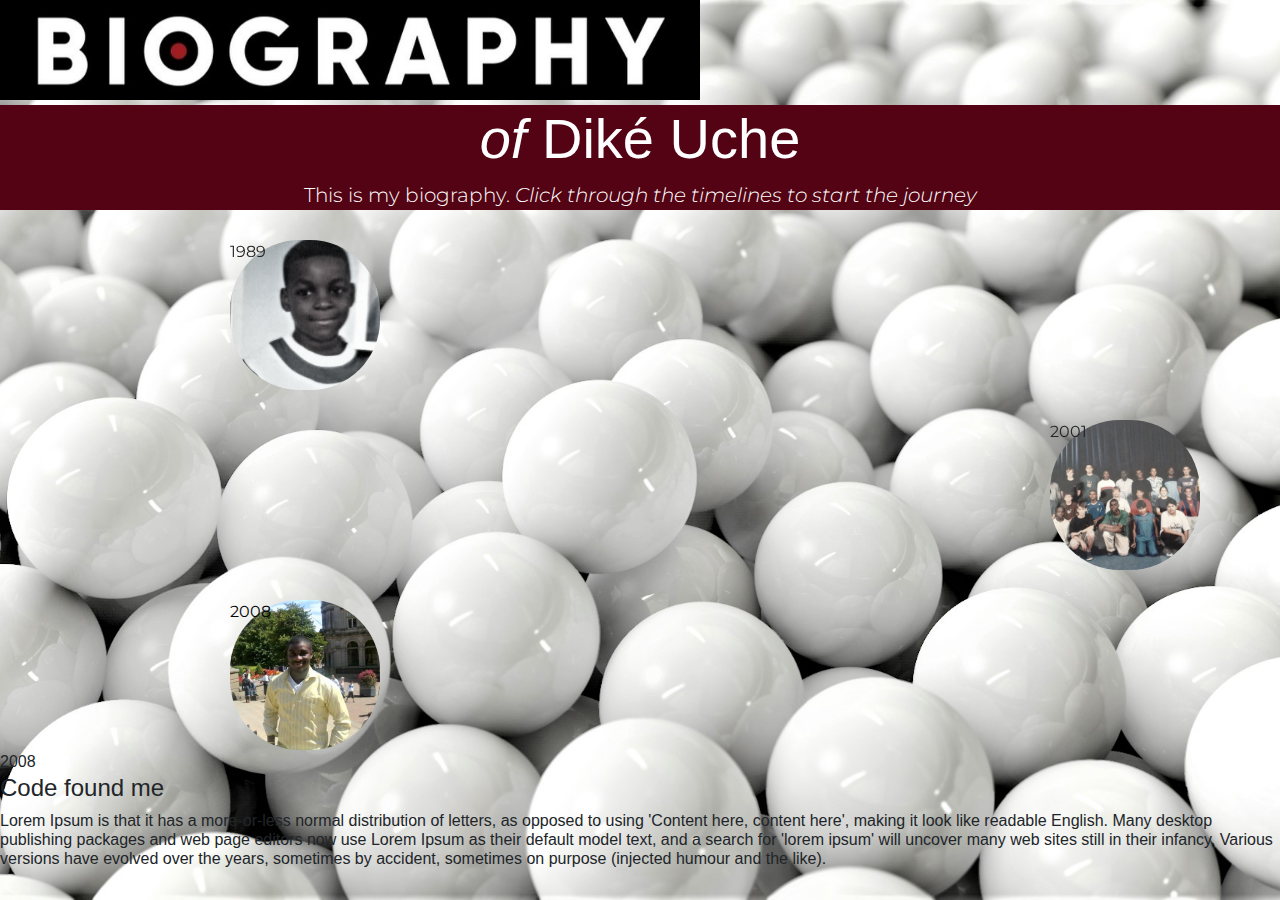
==== bio.html @ f1b9fc4f "Initial commit" ====
<!DOCTYPE html>
<html lang="en" dir="ltr">

<head>

    <link href="https://fonts.googleapis.com/css?family=Comfortaa|Courgette|Fjalla+One|Indie+Flower|Kaushan+Script|Modern+Antiqua|Montserrat|Sacramento|Tangerine" rel="stylesheet">
    <link href="asset/css/bio.css" rel="stylesheet" type="text/css">
    <link rel="shortcut icon" href="asset/img/d.png" />
    <script type="text/javascript" src="assets/js/jquery-3.3.1.min.js"></script>
    <script type="text/javascript" src="https://ajax.googleapis.com/ajax/libs/jquery/1.12.4/jquery.min.js"></script>
    <link rel="stylesheet" href="https://maxcdn.bootstrapcdn.com/bootstrap/4.0.0/css/bootstrap.min.css" integrity="sha384-Gn5384xqQ1aoWXA+058RXPxPg6fy4IWvTNh0E263XmFcJlSAwiGgFAW/dAiS6JXm" crossorigin="anonymous">
    <title>Bio</title>
</head>

<body>
    <div class="bio"></div>

    <div class="header">
        <h1 class="display-4"><i>of  </i> Diké Uche</h1>
        <p class="lead">This is my biography. <i>Click through the timelines to start the journey</i></p>

    </div>

    <!-- Birth -->
    <div class="oldpic">1989</div>
    <div class="arrow"></div>
    <div class="intro">
        <h4>This is how it all begun. . .</h4>
        <h6>1989 was the year, June was the month and the 16th was the day. The new Batman movie was out with Jack Nicholson as the Joker and "I'll be loving you forever" by New Kids on the Block was topping the billboard charts. Not too sure whether the
            Knight brothers knew anything about the 'new kid on the block' but Mr and Mrs Uche sure did! Growing up was filled with happy memories
        </h6>
    </div>

    <!-- Highschool -->
    <div class="highschool">2001</div>
    </div>
    <div class="arrow1"></div>
    <div class="high">
        <b></b>
        <h4>High School days</h4>
        </b>
        <h6>It is a long established fact that a reader will be distracted by the readable content of a page when looking at its layout. The point of using Lorem Ipsum is that it has a more-or-less normal distribution of letters, as opposed to using 'Content
            here, content here', making it look like readable English. Many desktop publishing packages and web page editors now use Lorem Ipsum as their default model text, and a search for 'lorem ipsum' will uncover many web sites still in their infancy.
            Various versions have evolved over the years, sometimes by accident, sometimes on purpose (injected humour and the like).
        </h6>
    </div>

    <!-- University -->
    <div class="university">2008</div>
    <div class="arrow2"></div>
    <div class="uni">
        <h4>On to Uni</h4>
        <h6>Lorem Ipsum is that it has a more-or-less normal distribution of letters, as opposed to using 'Content here, content here', making it look like readable English. Many desktop publishing packages and web page editors now use Lorem Ipsum as their
            default model text, and a search for 'lorem ipsum' will uncover many web sites still in their infancy. Various versions have evolved over the years, sometimes by accident, sometimes on purpose (injected humour and the like).
        </h6>
    </div>

    <!-- Coding found me -->
    <div class="postuni">2008</div>
    <div class="arrow3"></div>
    <div class="post">
        <h4>Code found me</h4>
        <h6>Lorem Ipsum is that it has a more-or-less normal distribution of letters, as opposed to using 'Content here, content here', making it look like readable English. Many desktop publishing packages and web page editors now use Lorem Ipsum as their
            default model text, and a search for 'lorem ipsum' will uncover many web sites still in their infancy. Various versions have evolved over the years, sometimes by accident, sometimes on purpose (injected humour and the like).
        </h6>
    </div>



    <script>
        $(document).ready(function() {
            // $(".oldpic").click(function() {
            //     $(".arrow").toggle(500);
            //     $(".intro").slideToggle(1000);
            // });
            // $(".highschool").click(function() {
            //     $(".arrow1").toggle(500);
            //     $(".high").slideToggle(1000);
            // });
            // $(".university").click(function() {
            //     $(".arrow2").toggle(500);
            //     $(".uni").slideToggle(1000);
            // });


            function scrollToAnchor(anchor) {
                var aTag = $(anchor);

                $('html,body').animate({
                    scrollTop: aTag.offset().top
                }, 'slow');
            }
            $('.oldpic').click(function(e) {
                $('.arrow').toggle(500);
                $(".intro").slideToggle(1000);

                $(this).toggleClass('active');
                if ($(this).hasClass('active')) {


                    scrollToAnchor('.highschool');
                    return false;

                } else {


                    $('body').animate({
                        scrollTop: 0
                    }, 'slow');
                    return false;
                }
            });

            $('.highschool').click(function(e) {
                $('.arrow1').toggle(500);
                $(".high").slideToggle(1000);

                $(this).toggleClass('active');
                if ($(this).hasClass('active')) {


                    scrollToAnchor('.university');
                    return false;

                } else {


                    $('body').animate({
                        scrollTop: 0
                    }, 'slow');
                    return false;
                }
            });
            $('.university').click(function(e) {
                $('.arrow2').toggle(500);
                $(".uni").slideToggle(1000);

                $(this).toggleClass('active');
                if ($(this).hasClass('active')) {


                    scrollToAnchor('.uni');
                    return false;

                } else {


                    $('body').animate({
                        scrollTop: 0
                    }, 'slow');
                    return false;
                }
            });
        });
    </script>
    <!-- <script src="https://code.jquery.com/jquery-3.2.1.slim.min.js" integrity="sha384-KJ3o2DKtIkvYIK3UENzmM7KCkRr/rE9/Qpg6aAZGJwFDMVNA/GpGFF93hXpG5KkN" crossorigin="anonymous"></script> -->
    <script src="https://cdnjs.cloudflare.com/ajax/libs/popper.js/1.12.9/umd/popper.min.js" integrity="sha384-ApNbgh9B+Y1QKtv3Rn7W3mgPxhU9K/ScQsAP7hUibX39j7fakFPskvXusvfa0b4Q" crossorigin="anonymous"></script>
    <script src="https://maxcdn.bootstrapcdn.com/bootstrap/4.0.0/js/bootstrap.min.js" integrity="sha384-JZR6Spejh4U02d8jOt6vLEHfe/JQGiRRSQQxSfFWpi1MquVdAyjUar5+76PVCmYl" crossorigin="anonymous"></script>



</body>

</html>
---- asset/css/bio.css ----
/* font-family: 'Fredoka One', cursive;
font-family: 'Montserrat', sans-serif;
font-family: 'MedievalSharp', cursive;
font-family: 'Indie Flower', cursive;
font-family: 'Fjalla One', sans-serif;
font-family: 'Kaushan Script', cursive;
font-family: 'Sacramento', cursive;
font-family: 'Tangerine', cursive;
font-family: 'Comfortaa', cursive;
font-family: 'Courgette', cursive;
font-family: 'Shadows Into Light', cursive; */

body {
    background-image: url('../img/44.jpg');
    background-position: center;
    background-size: cover;
    font-family: 'Pacifico', cursive;
    background-repeat: no-repeat;
    background-attachment: fixed;
}

.bio {
    background-image: url('../img/51.jpg');
    background-position: center;
    background-size: cover;
    height: 100px;
    width: 700px;
    background-color: black;
}

.header {
    background-color: rgb(83, 3, 19);
    margin-top: 5px;
    color: white;
    text-align: center;
}

.header p {
    font-family: 'Montserrat', sans-serif;
}

.oldpic {
    margin-top: 30px;
    margin-left: 18%;
    background-image: url('../img/41.jpg');
    background-position: center;
    background-size: cover;
    height: 150px;
    width: 150px;
    border-radius: 70px;
    filter: grayscale(90%);
    transition: .2s ease-in-out;
    font-family: 'Montserrat', sans-serif;
}

.oldpic:hover {
    border-radius: 40px;
    transform: scale(1.02);
    filter: grayscale(0%);
    border: 1px solid rgb(14, 14, 14);
    padding: 5px;
}

.arrow {
    display: none;
    margin-top: -90px;
    margin-left: 30%;
    background-image: url('../img/hand.png');
    background-position: center;
    background-size: cover;
    height: 150px;
    width: 150px;
}

.intro {
    display: none;
    width: 600px;
    padding: 30px;
    /* background-image: url('../img/46.png'); */
    /* background-position: center;
    background-size: cover; */
    margin-left: 40%;
    text-align: center;
    color: rgb(0, 0, 0);
    border-radius: 30px;
    background-color: rgb(255, 250, 209);
    font-family: 'Courgette', cursive;
    filter: opacity(0.8);
}

.highschool {
    margin-top: 30px;
    margin-left: 82%;
    background-image: url('../img/45.jpg');
    background-position: center;
    background-size: cover;
    height: 150px;
    width: 150px;
    border-radius: 70px;
    filter: grayscale(50%);
    transition: .2s ease-in-out;
    font-family: 'Montserrat', sans-serif;
}

.highschool:hover {
    background-image: url('../img/45c.jpg');
    border-radius: 40px;
    transform: scale(1.02);
    filter: grayscale(0%);
    border: 1px solid rgb(255, 255, 255);
    padding: 5px;
}

.arrow1 {
    display: none;
    margin-top: -90px;
    margin-left: 70%;
    background-image: url('../img/hand1.png');
    background-position: center;
    background-size: cover;
    height: 150px;
    width: 150px;
}

.high {
    display: none;
    width: 600px;
    padding: 30px;
    /* background-image: url('../img/46.jpg');
    background-position: center;
    background-size: cover; */
    margin-left: 20%;
    text-align: center;
    color: rgb(255, 255, 255);
    border-radius: 30px;
    font-family: 'Courgette', cursive;
    filter: opacity(0.8);
    background-color: rgb(92, 3, 3);
}

.university {
    margin-top: 30px;
    margin-left: 18%;
    background-image: url('../img/48.jpg');
    background-position: center;
    background-size: cover;
    height: 150px;
    width: 150px;
    border-radius: 70px;
    transition: .2s ease-in-out;
    color: rgb(3, 3, 3);
    font-family: 'Montserrat', sans-serif;
}

.university:hover {
    background-image: url('../img/47.jpg');
    border-radius: 40px;
    transform: scale(1.02);
    filter: grayscale(0%);
    color: rgb(255, 255, 255);
    border: 1px solid rgb(255, 255, 255);
    padding: 5px;
}

.uni {
    display: none;
    width: 600px;
    padding: 30px;
    /* background-image: url('../img/50.jpg');
    background-position: center;
    background-size: cover; */
    background-color: rgb(255, 250, 209);
    margin-left: 40%;
    text-align: center;
    color: rgb(0, 0, 0);
    border-radius: 30px;
    font-family: 'Courgette', cursive;
    filter: opacity(0.8);
}

.arrow2 {
    display: none;
    margin-top: -90px;
    margin-left: 30%;
    background-image: url('../img/hand.png');
    background-position: center;
    background-size: cover;
    height: 150px;
    width: 150px;
}
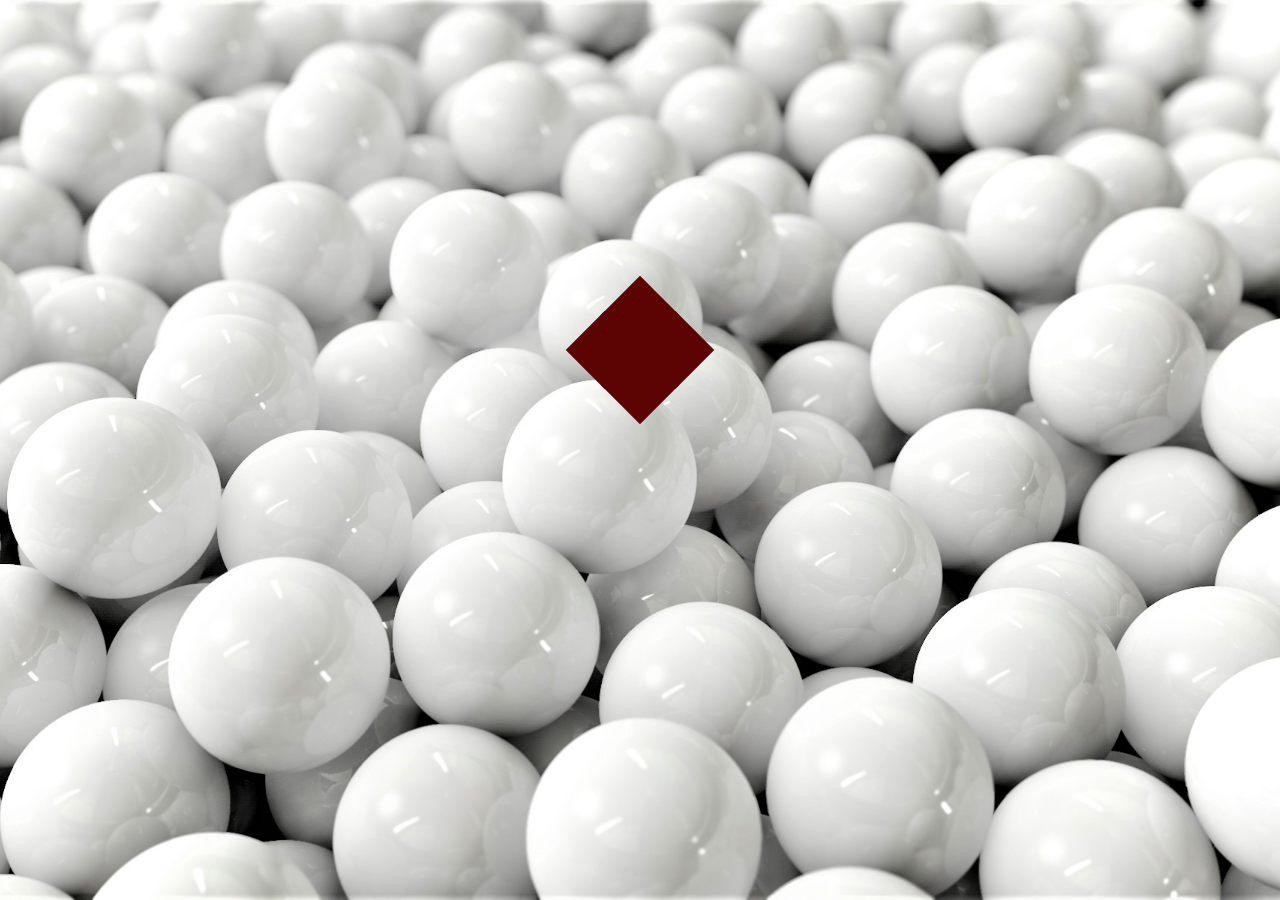
==== commit 799d3760: "latest" ====
--- a/bio.html
+++ b/bio.html
@@ -12,57 +12,72 @@
     <title>Bio</title>
 </head>
 
-<body>
-    <div class="bio"></div>
-
-    <div class="header">
-        <h1 class="display-4"><i>of  </i> Diké Uche</h1>
-        <p class="lead">This is my biography. <i>Click through the timelines to start the journey</i></p>
-
+<body onload="myFunction()" style="margin:0;">
+    <!-- <div id="loader"></div> -->
+    <div class="sk-folding-cube">
+        <div class="sk-cube1 sk-cube"></div>
+        <div class="sk-cube2 sk-cube"></div>
+        <div class="sk-cube4 sk-cube"></div>
+        <div class="sk-cube3 sk-cube"></div>
     </div>
 
-    <!-- Birth -->
-    <div class="oldpic">1989</div>
-    <div class="arrow"></div>
-    <div class="intro">
-        <h4>This is how it all begun. . .</h4>
-        <h6>1989 was the year, June was the month and the 16th was the day. The new Batman movie was out with Jack Nicholson as the Joker and "I'll be loving you forever" by New Kids on the Block was topping the billboard charts. Not too sure whether the
-            Knight brothers knew anything about the 'new kid on the block' but Mr and Mrs Uche sure did! Growing up was filled with happy memories
-        </h6>
-    </div>
-
-    <!-- Highschool -->
-    <div class="highschool">2001</div>
-    </div>
-    <div class="arrow1"></div>
-    <div class="high">
-        <b></b>
-        <h4>High School days</h4>
-        </b>
-        <h6>It is a long established fact that a reader will be distracted by the readable content of a page when looking at its layout. The point of using Lorem Ipsum is that it has a more-or-less normal distribution of letters, as opposed to using 'Content
-            here, content here', making it look like readable English. Many desktop publishing packages and web page editors now use Lorem Ipsum as their default model text, and a search for 'lorem ipsum' will uncover many web sites still in their infancy.
-            Various versions have evolved over the years, sometimes by accident, sometimes on purpose (injected humour and the like).
-        </h6>
-    </div>
-
-    <!-- University -->
-    <div class="university">2008</div>
-    <div class="arrow2"></div>
-    <div class="uni">
-        <h4>On to Uni</h4>
-        <h6>Lorem Ipsum is that it has a more-or-less normal distribution of letters, as opposed to using 'Content here, content here', making it look like readable English. Many desktop publishing packages and web page editors now use Lorem Ipsum as their
-            default model text, and a search for 'lorem ipsum' will uncover many web sites still in their infancy. Various versions have evolved over the years, sometimes by accident, sometimes on purpose (injected humour and the like).
-        </h6>
-    </div>
-
-    <!-- Coding found me -->
-    <div class="postuni">2008</div>
-    <div class="arrow3"></div>
-    <div class="post">
-        <h4>Code found me</h4>
-        <h6>Lorem Ipsum is that it has a more-or-less normal distribution of letters, as opposed to using 'Content here, content here', making it look like readable English. Many desktop publishing packages and web page editors now use Lorem Ipsum as their
-            default model text, and a search for 'lorem ipsum' will uncover many web sites still in their infancy. Various versions have evolved over the years, sometimes by accident, sometimes on purpose (injected humour and the like).
-        </h6>
+    <div style="display:none;" id="myDiv" class="animate-bottom">
+
+        <div class="bio"></div>
+
+        <div class="header">
+            <h1 class="display-4"><i>of  </i> Diké Uche</h1>
+            <p class="lead">This is my biography. <i class="click">Click</i> through the timelines to start the journey</p>
+
+        </div>
+
+        <!-- Birth -->
+        <div class="oldpic">1989</div>
+        <div class="arrow"></div>
+        <div class="intro">
+            <h4>This is how it all begun. . .</h4>
+            <h6>1989 was the year, June was the month and the 16th was the day. The new Batman movie was out with Jack Nicholson as the Joker and "I'll be loving you forever" by New Kids on the Block was topping the billboard charts. Not too sure whether
+                the Knight brothers knew anything about the 'new kid on the block' but Mr and Mrs Uche sure did!
+            </h6>
+
+        </div>
+
+        <!-- Highschool -->
+        <div class="highschool">2001</div>
+
+        <div class="arrow1"></div>
+        <div class="high">
+            <b></b>
+            <h4>High School days</h4>
+            </b>
+            <h6>I spent most of my high school years moving between schools. From Nigeria to the Congo and back I went to thre different High schools. Friends came and went but somethings stuck. My love and passion for art and science battling within as always,
+                I figurred I would stick with the Sciences. My strength and love for Maths and Physics overpowering my flair for the arts. Here I also started to develop an admiration for astronomy!
+            </h6>
+        </div>
+
+        <!-- University -->
+        <div class="university">2008</div>
+        <div class="arrow2"></div>
+        <div class="uni">
+            <h4>On to Uni</h4>
+            <h6>Destination Leicester, U K! If I were to sum up my time at Uni with three words I would say 'The library, football and Friends'. Obviously Uni is hard work so I spent a sizeable chunk of my time within the four walls of the library. Sports
+                was always one of my favourite hobbies but in University I focused more on football. I was part of my halls team and we didnt do too shabby. Overall Uni was fun and very productive, I managed to graduate with a First Class and to top it
+                up I made friends for life!
+            </h6>
+        </div>
+
+        <!-- Coding found me -->
+        <div class="postuni">2017</div>
+        <div class="arrow3"></div>
+        <div class="post">
+            <h4>Code found me</h4>
+            <h6>So after Uni and a year in youth service in Nigeria. I started working with my father in the family business. I was always curious of the inner workings of what seemed quite complex on the outside. My father was always a role model and a mentor.
+                A firm believer in academia and also a graduate of the school of hardknocks, his mantra was, one needed to be equally street and book smart to succeed. The faimly business is metal recycling, we basically acquire scrap metals and recycle
+                them for export. During this time I was introduced to the world of programming by uncle in the UK who is an electrical engineer turned contract programmer. He knew I was fascinated with tech and IT and it would be right up my street, boy
+                was he right! After a few months of writting my first Java programs I was hooked! Fast forward a few months down the line and I had made the perfect marriage of my love for arts and sciences. WEB DEV . Finally, I can be creative and also
+                have a degree of technicality to it.
+            </h6>
+        </div>
     </div>
 
 
@@ -110,6 +125,26 @@
                     return false;
                 }
             });
+            $('.click').click(function(e) {
+                $('.arrow').toggle(500);
+                $(".intro").slideToggle(1000);
+
+                $(this).toggleClass('active');
+                if ($(this).hasClass('active')) {
+
+
+                    scrollToAnchor('.highschool');
+                    return false;
+
+                } else {
+
+
+                    $('body').animate({
+                        scrollTop: 0
+                    }, 'slow');
+                    return false;
+                }
+            });
 
             $('.highschool').click(function(e) {
                 $('.arrow1').toggle(500);
@@ -151,7 +186,39 @@
                     return false;
                 }
             });
+            $('.postuni').click(function(e) {
+                $('.arrow3').toggle(500);
+                $(".post").slideToggle(1000);
+
+                $(this).toggleClass('active');
+                if ($(this).hasClass('active')) {
+
+
+                    scrollToAnchor('.post');
+                    return false;
+
+                } else {
+
+
+                    $('body').animate({
+                        scrollTop: 0
+                    }, 'slow');
+                    return false;
+                }
+            });
         });
+    </script>
+    <script>
+        var myVar;
+
+        function myFunction() {
+            myVar = setTimeout(showPage, 3000);
+        }
+
+        function showPage() {
+            document.querySelector(".sk-folding-cube").style.display = "none";
+            document.getElementById("myDiv").style.display = "block";
+        }
     </script>
     <!-- <script src="https://code.jquery.com/jquery-3.2.1.slim.min.js" integrity="sha384-KJ3o2DKtIkvYIK3UENzmM7KCkRr/rE9/Qpg6aAZGJwFDMVNA/GpGFF93hXpG5KkN" crossorigin="anonymous"></script> -->
     <script src="https://cdnjs.cloudflare.com/ajax/libs/popper.js/1.12.9/umd/popper.min.js" integrity="sha384-ApNbgh9B+Y1QKtv3Rn7W3mgPxhU9K/ScQsAP7hUibX39j7fakFPskvXusvfa0b4Q" crossorigin="anonymous"></script>
--- a/asset/css/bio.css
+++ b/asset/css/bio.css
@@ -19,6 +19,65 @@
     background-attachment: fixed;
 }
 
+.click {
+    text-decoration: none;
+    color: rgb(16, 97, 97);
+    transition: .2s ease-in-out;
+}
+
+.click:hover {
+    text-decoration: underline;
+    color: white;
+    cursor: pointer;
+}
+
+
+/* body:before {
+    animation: grain 1s steps(10) infinite;
+    background-image: url('../img/grains.png');
+    content: "";
+    height: 300%;
+    left: -50%;
+    opacity: 0.1;
+    position: fixed;
+    top: -110%;
+    width: 300%;
+}
+
+@keyframes grain {
+    0%,
+    100% {
+        transform: translate(0, 0);
+    }
+    10% {
+        transform: translate(-5%, -10%);
+    }
+    20% {
+        transform: translate(-15%, 5%);
+    }
+    30% {
+        transform: translate(7%, -25%);
+    }
+    40% {
+        transform: translate(-5%, 25%);
+    }
+    50% {
+        transform: translate(-15%, 10%);
+    }
+    60% {
+        transform: translate(15%, 0%);
+    }
+    70% {
+        transform: translate(0%, 15%);
+    }
+    80% {
+        transform: translate(3%, 35%);
+    }
+    90% {
+        transform: translate(-10%, 10%);
+    }
+} */
+
 .bio {
     background-image: url('../img/51.jpg');
     background-position: center;
@@ -48,17 +107,19 @@
     height: 150px;
     width: 150px;
     border-radius: 70px;
-    filter: grayscale(90%);
     transition: .2s ease-in-out;
     font-family: 'Montserrat', sans-serif;
+    border: 1px solid rgb(14, 14, 14);
 }
 
 .oldpic:hover {
-    border-radius: 40px;
-    transform: scale(1.02);
-    filter: grayscale(0%);
+    /* border-radius: 40px; */
+    background-image: url('../img/56.jpg');
+    background-position: center;
+    background-size: cover;
     border: 1px solid rgb(14, 14, 14);
     padding: 5px;
+    cursor: pointer;
 }
 
 .arrow {
@@ -109,6 +170,7 @@
     filter: grayscale(0%);
     border: 1px solid rgb(255, 255, 255);
     padding: 5px;
+    cursor: pointer;
 }
 
 .arrow1 {
@@ -160,6 +222,7 @@
     color: rgb(255, 255, 255);
     border: 1px solid rgb(255, 255, 255);
     padding: 5px;
+    cursor: pointer;
 }
 
 .uni {
@@ -187,4 +250,236 @@
     background-size: cover;
     height: 150px;
     width: 150px;
+}
+
+.postuni {
+    margin-top: 30px;
+    margin-left: 82%;
+    background-image: url('../img/24.jpg');
+    background-position: center;
+    background-size: cover;
+    height: 150px;
+    width: 150px;
+    border-radius: 70px;
+    /* filter: grayscale(50%); */
+    transition: .2s ease-in-out;
+    font-family: 'Montserrat', sans-serif;
+}
+
+.postuni:hover {
+    background-image: url('../img/32.jpg');
+    border-radius: 40px;
+    transform: scale(1.02);
+    filter: grayscale(0%);
+    border: 1px solid rgb(255, 255, 255);
+    padding: 5px;
+    cursor: pointer;
+}
+
+.arrow3 {
+    display: none;
+    margin-top: -90px;
+    margin-left: 70%;
+    background-image: url('../img/hand1.png');
+    background-position: center;
+    background-size: cover;
+    height: 150px;
+    width: 150px;
+}
+
+.post {
+    display: none;
+    width: 600px;
+    padding: 30px;
+    /* background-image: url('../img/46.jpg');
+    background-position: center;
+    background-size: cover; */
+    margin-left: 20%;
+    text-align: center;
+    color: rgb(255, 255, 255);
+    border-radius: 30px;
+    font-family: 'Courgette', cursive;
+    filter: opacity(0.8);
+    background-color: rgb(92, 3, 3);
+}
+
+
+/* #loader {
+    position: absolute;
+    left: 50%;
+    top: 50%;
+    z-index: 1;
+    width: 150px;
+    height: 150px;
+    margin: -75px 0 0 -75px;
+    border: 16px solid #f3f3f3;
+    border-radius: 50%;
+    border-top: 16px solid rgb(92, 3, 3);
+    width: 120px;
+    height: 120px;
+    -webkit-animation: spin 2s linear infinite;
+    animation: spin 2s linear infinite;
+}
+
+@-webkit-keyframes spin {
+    0% {
+        -webkit-transform: rotate(0deg);
+    }
+    100% {
+        -webkit-transform: rotate(360deg);
+    }
+}
+
+@keyframes spin {
+    0% {
+        transform: rotate(0deg);
+    }
+    100% {
+        transform: rotate(360deg);
+    }
+}
+
+
+
+
+.animate-bottom {
+    position: relative;
+    -webkit-animation-name: animatebottom;
+    -webkit-animation-duration: 1s;
+    animation-name: animatebottom;
+    animation-duration: 1s
+}
+
+@-webkit-keyframes animatebottom {
+    from {
+        bottom: -100px;
+        opacity: 0
+    }
+    to {
+        bottom: 0px;
+        opacity: 1
+    }
+}
+
+@keyframes animatebottom {
+    from {
+        bottom: -100px;
+        opacity: 0
+    }
+    to {
+        bottom: 0;
+        opacity: 1
+    }
+}
+
+#myDiv {
+    display: none;
+    text-align: center;
+} */
+
+.sk-folding-cube {
+    margin: 300px auto;
+    width: 100px;
+    height: 100px;
+    position: relative;
+    -webkit-transform: rotateZ(45deg);
+    transform: rotateZ(45deg);
+}
+
+.sk-folding-cube .sk-cube {
+    float: left;
+    width: 50%;
+    height: 50%;
+    position: relative;
+    -webkit-transform: scale(1.1);
+    -ms-transform: scale(1.1);
+    transform: scale(1.1);
+}
+
+.sk-folding-cube .sk-cube:before {
+    content: '';
+    position: absolute;
+    top: 0;
+    left: 0;
+    width: 100%;
+    height: 100%;
+    background-color: rgb(92, 3, 3);
+    ;
+    -webkit-animation: sk-foldCubeAngle 2.4s infinite linear both;
+    animation: sk-foldCubeAngle 2.4s infinite linear both;
+    -webkit-transform-origin: 100% 100%;
+    -ms-transform-origin: 100% 100%;
+    transform-origin: 100% 100%;
+}
+
+.sk-folding-cube .sk-cube2 {
+    -webkit-transform: scale(1.1) rotateZ(90deg);
+    transform: scale(1.1) rotateZ(90deg);
+}
+
+.sk-folding-cube .sk-cube3 {
+    -webkit-transform: scale(1.1) rotateZ(180deg);
+    transform: scale(1.1) rotateZ(180deg);
+}
+
+.sk-folding-cube .sk-cube4 {
+    -webkit-transform: scale(1.1) rotateZ(270deg);
+    transform: scale(1.1) rotateZ(270deg);
+}
+
+.sk-folding-cube .sk-cube2:before {
+    -webkit-animation-delay: 0.3s;
+    animation-delay: 0.3s;
+}
+
+.sk-folding-cube .sk-cube3:before {
+    -webkit-animation-delay: 0.6s;
+    animation-delay: 0.6s;
+}
+
+.sk-folding-cube .sk-cube4:before {
+    -webkit-animation-delay: 0.9s;
+    animation-delay: 0.9s;
+}
+
+@-webkit-keyframes sk-foldCubeAngle {
+    0%,
+    10% {
+        -webkit-transform: perspective(140px) rotateX(-180deg);
+        transform: perspective(140px) rotateX(-180deg);
+        opacity: 0;
+    }
+    25%,
+    75% {
+        -webkit-transform: perspective(140px) rotateX(0deg);
+        transform: perspective(140px) rotateX(0deg);
+        opacity: 1;
+    }
+    90%,
+    100% {
+        -webkit-transform: perspective(140px) rotateY(180deg);
+        transform: perspective(140px) rotateY(180deg);
+        opacity: 0;
+    }
+}
+
+@keyframes sk-foldCubeAngle {
+    0%,
+    10% {
+        -webkit-transform: perspective(140px) rotateX(-180deg);
+        transform: perspective(140px) rotateX(-180deg);
+        opacity: 0;
+    }
+    25%,
+    75% {
+        -webkit-transform: perspective(140px) rotateX(0deg);
+        transform: perspective(140px) rotateX(0deg);
+        opacity: 1;
+    }
+    90%,
+    100% {
+        -webkit-transform: perspective(140px) rotateY(180deg);
+        transform: perspective(140px) rotateY(180deg);
+        opacity: 0;
+    }
 }